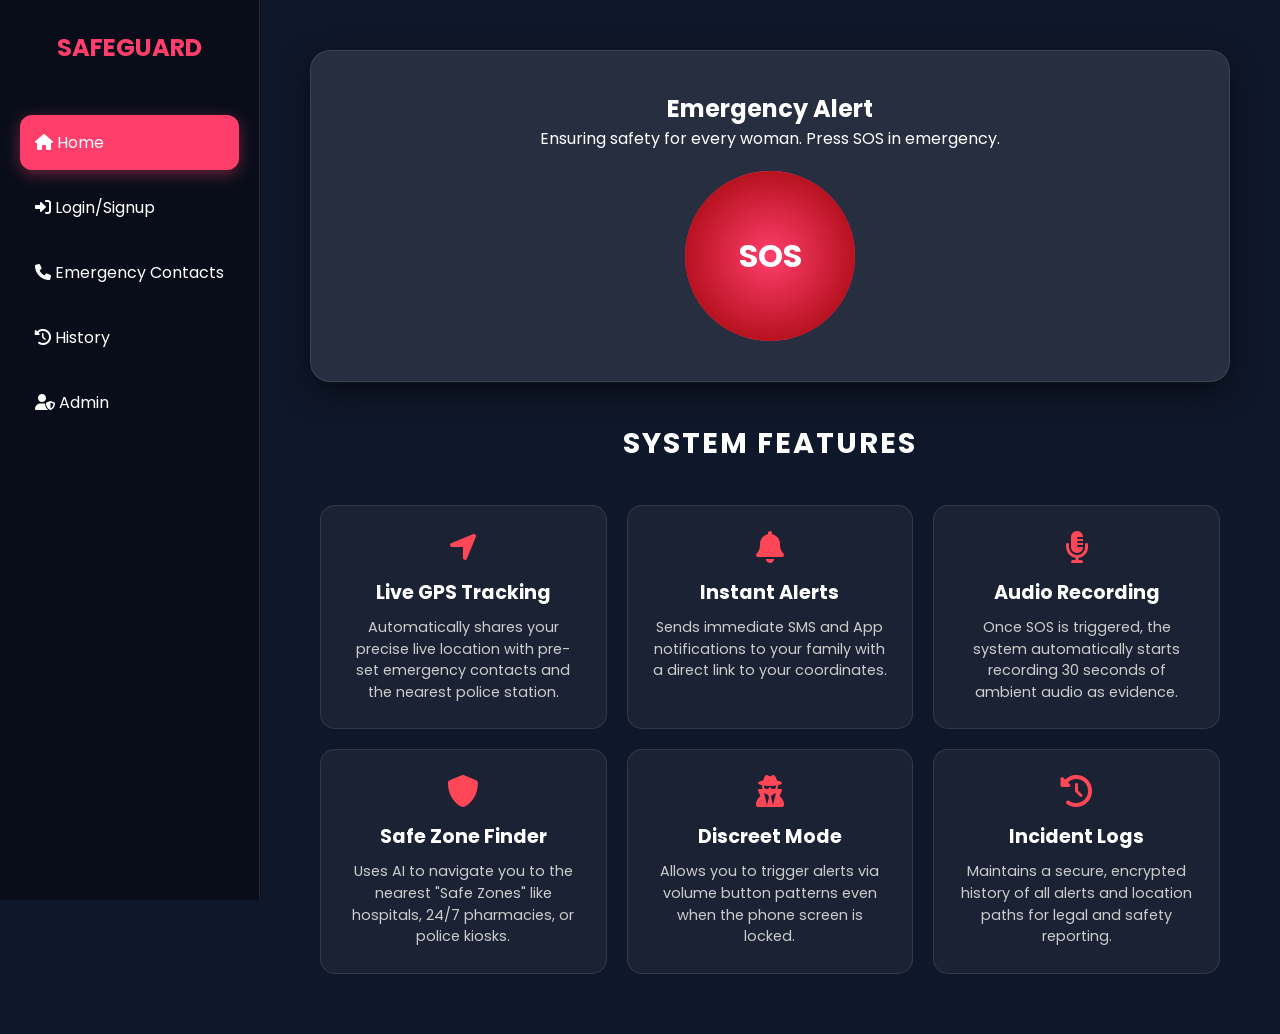
==== index.html @ a35403c8 "Initial commit" ====
<!DOCTYPE html>
<html lang="en">
<head>
    <meta charset="UTF-8">
    <title>SafeGuarda | Emergency Alert System</title>
    <link rel="stylesheet" href="style.css">
    <link rel="stylesheet" href="https://cdnjs.cloudflare.com/ajax/libs/font-awesome/6.0.0/css/all.min.css">
</head>
<body>

    <nav class="sidebar">
        <h2>SAFEGUARD</h2>
        <ul>
            <li class="nav-item active" onclick="showPage('home')"><i class="fas fa-home"></i> Home</li>
            <li class="nav-item" onclick="showPage('login')"><i class="fas fa-sign-in-alt"></i> Login/Signup</li>
            <li class="nav-item" onclick="showPage('contacts')"><i class="fas fa-phone"></i> Emergency Contacts</li>
            <li class="nav-item" onclick="showPage('history')"><i class="fas fa-history"></i> History</li>
            <li class="nav-item" onclick="showPage('admin')"><i class="fas fa-user-shield"></i> Admin</li>
        </ul>
        
    </nav>

    <main class="content">
        <!-- Home -->
        <section id="home" class="page active">
            <div class="glass-card text-center">
                <h1>Emergency Alert</h1>
                <p>Ensuring safety for every woman. Press SOS in emergency.</p>
                
                <div class="sos-wrapper">
                    <button class="sos-btn" onclick="handleSOS()">SOS</button>
                    <div class="pulse-effect"></div>
                </div>
            </div>
        </section>

        <!-- Auth -->
        <section id="login" class="page">
            <div class="glass-card narrow">
                <div id="login-form">
                    <h2>Login</h2>
                    <input type="text" id="l-user" placeholder="Username">
                    <input type="password" id="l-pass" placeholder="Password">
                    <button class="btn-main" onclick="login()">Login</button>
                    <p class="toggle-p">new user? <span onclick="toggleAuth(true)">signup option</span></p>
                </div>
                <div id="signup-form" style="display:none">
                    <h2>Signup</h2>
                    <input type="text" id="s-user" placeholder="Username">
                    <input type="password" id="s-pass" placeholder="Password">
                    <input type="number" id="s-pin" placeholder="Pincode">
                    <input type="number" id="s-age" placeholder="Age">
                    <button class="btn-main" onclick="signup()">Signup</button>
                    <p id="signup-msg" class="success-text"></p>
                    <p class="toggle-p">Already a user? <span onclick="toggleAuth(false)">Login here</span></p>
                </div>
            </div>
        </section>

        <!-- Contacts -->
        <section id="contacts" class="page">
            <div class="glass-card">
                <h2>Emergency Contacts</h2>
                <div class="input-row">
                    <input type="text" id="c-name" placeholder="Name">
                    <input type="text" id="c-phone" placeholder="Phone">
                    <button class="btn-main" style="width:100px; margin:0" onclick="addContact()">Add</button>
                </div>
                <table class="table">
                    <thead><tr><th>Name</th><th>Phone Number</th><th>Action</th></tr></thead>
                    <tbody id="contact-list"></tbody>
                </table>
            </div>
        </section>

        <!-- History -->
        <section id="history" class="page">
            <div class="glass-card">
                <h2>Alert Logs</h2>
                <table class="table">
                    <thead><tr><th>Timestamp</th><th>Status</th><th>Map View</th></tr></thead>
                    <tbody id="history-list"></tbody>
                </table>
            </div>
        </section>

<!-- Project Features Section -->
        <div class="features-container">
            <h2 class="section-title">System Features</h2>
            <div class="features-grid">
                
                <div class="feature-card">
                    <i class="fas fa-location-arrow"></i>
                    <h3>Live GPS Tracking</h3>
                    <p>Automatically shares your precise live location with pre-set emergency contacts and the nearest police station.</p>
                </div>

                <div class="feature-card">
                    <i class="fas fa-bell"></i>
                    <h3>Instant Alerts</h3>
                    <p>Sends immediate SMS and App notifications to your family with a direct link to your coordinates.</p>
                </div>

                <div class="feature-card">
                    <i class="fas fa-microphone-alt"></i>
                    <h3>Audio Recording</h3>
                    <p>Once SOS is triggered, the system automatically starts recording 30 seconds of ambient audio as evidence.</p>
                </div>

                <div class="feature-card">
                    <i class="fas fa-shield-alt"></i>
                    <h3>Safe Zone Finder</h3>
                    <p>Uses AI to navigate you to the nearest "Safe Zones" like hospitals, 24/7 pharmacies, or police kiosks.</p>
                </div>

                <div class="feature-card">
                    <i class="fas fa-user-secret"></i>
                    <h3>Discreet Mode</h3>
                    <p>Allows you to trigger alerts via volume button patterns even when the phone screen is locked.</p>
                </div>

                <div class="feature-card">
                    <i class="fas fa-history"></i>
                    <h3>Incident Logs</h3>
                    <p>Maintains a secure, encrypted history of all alerts and location paths for legal and safety reporting.</p>
                </div>

            </div>
        </div>




        <!-- Admin -->
       <section id="admin" class="page">
            <div class="glass-card">
                <h2>Admin Personnel Dashboard</h2>
                <div class="admin-grid">
                    <div class="admin-box"><h4>Jallela.Nandini mayuri</h4><p>n220011@rguktn.ac.in</p></div>
                    <div class="admin-box"><h4>Annamnedi.Lakshmi durga</h4><p>n221017@rguktn.ac.in</p></div>
                    <div class="admin-box"><h4>Mundlamuri.Jesmitha</h4><p>n221021@rguktn.ac.in</p></div>
                    <div class="admin-box"><h4>Kunam.Amani</h4><p>n221013@rguktn.ac.in</p></div>
                </div>
            </div>
       </section>
    </main>

    <audio id="sos-sound" src="https://www.soundjay.com/buttons/beep-01a.mp3"></audio>
    <script src="script.js"></script>
</body>
</html>
---- style.css ----
@import url('https://fonts.googleapis.com/css2?family=Poppins:wght@300;400;600&display=swap');

:root {
    --primary: #ff3e6c;
    --dark: #0f172a;
    --glass: rgba(255, 255, 255, 0.1);
}

* { margin: 0; padding: 0; box-sizing: border-box; font-family: 'Poppins', sans-serif; }
body { background: #0f172a; color: white; display: flex; }

/* Sidebar */
.sidebar {
    width: 260px; height: 100vh; background: rgba(0,0,0,0.4); border-right: 1px solid rgba(255,255,255,0.1);
    padding: 30px 20px; position: fixed; display: flex; flex-direction: column;
}
.sidebar h2 { color: var(--primary); text-align: center; margin-bottom: 40px; }

.nav-item {
    list-style: none; padding: 15px; margin: 10px 0; border-radius: 12px; cursor: pointer; transition: 0.3s;
}
.nav-item:hover { background: var(--primary); transform: translateX(10px); }
.nav-item.active { background: var(--primary); box-shadow: 0 4px 15px rgba(255, 62, 108, 0.4); }

/* Content */
.content { margin-left: 260px; width: calc(100% - 260px); padding: 50px; }
.page { display: none; animation: fadeIn 0.4s ease forwards; }
.page.active { display: block; }

@keyframes fadeIn { from { opacity: 0; transform: translateY(20px); } to { opacity: 1; transform: translateY(0); } }

/* UI Elements */
.glass-card { background: var(--glass); backdrop-filter: blur(10px); border: 1px solid rgba(255,255,255,0.1); padding: 40px; border-radius: 20px; box-shadow: 0 10px 30px rgba(0,0,0,0.5); }
.text-center { text-align: center; }
.narrow { max-width: 500px; margin: 0 auto; }
.main-img { width: 100%; border-radius: 15px; margin-bottom: 20px; }

/* SOS Button */
.sos-wrapper { position: relative; display: inline-block; margin-top: 20px; }
.sos-btn {
    width: 170px; height: 170px; border-radius: 50%; border: none; background: radial-gradient(var(--primary), #990000); color: white;
    font-size: 2rem; font-weight: bold; cursor: pointer; position: relative; z-index: 5;
}
.sos-btn:active { transform: scale(0.9); }
.pulse-effect { position: absolute; top: 0; left: 0; width: 170px; height: 170px; border: 3px solid var(--primary); border-radius: 50%; animation: pulse 1.5s infinite; }
@keyframes pulse { 0% { transform: scale(1); opacity: 1; } 100% { transform: scale(1.6); opacity: 0; } }

/* Inputs & Table */
input { width: 100%; padding: 12px; margin: 10px 0; background: rgba(255,255,255,0.05); border: 1px solid rgba(255,255,255,0.2); border-radius: 10px; color: white; outline: none; }
.btn-main { width: 100%; padding: 12px; background: var(--primary); border: none; border-radius: 10px; color: white; font-weight: bold; cursor: pointer; transition: 0.3s; }
.table { width: 100%; margin-top: 30px; border-collapse: collapse; }
th, td { padding: 15px; border-bottom: 1px solid rgba(255,255,255,0.1); text-align: left; }

.admin-grid { display: grid; grid-template-columns: 1fr 1fr; gap: 20px; margin-top: 20px; }
.admin-box { background: rgba(255,255,255,0.05); padding: 15px; border-radius: 10px; border-left: 4px solid var(--primary); }
.toggle-p { margin-top: 15px; font-size: 0.9rem; }
.toggle-p span { color: var(--primary); cursor: pointer; text-decoration: underline; }
.success-text { color: #00ff88; margin-top: 10px; font-weight: bold; }
/* Hero & SOS Spacing */
.hero-section {
    padding-bottom: 50px;
    border-bottom: 1px solid rgba(255, 255, 255, 0.1);
}

.emergency-hint {
    font-size: 0.9rem;
    color: #ff4757;
    margin-top: 15px;
    font-weight: bold;
}

/* Features Section Styling */
.features-container {
    margin-top: 40px;
    text-align: left;
}

.section-title {
    text-align: center;
    margin-bottom: 30px;
    font-size: 1.8rem;
    color: #fff;
    text-transform: uppercase;
    letter-spacing: 2px;
}

.features-grid {
    display: grid;
    grid-template-columns: repeat(auto-fit, minmax(250px, 1fr));
    gap: 20px;
    padding: 10px;
}

.feature-card {
    background: rgba(255, 255, 255, 0.05);
    border: 1px solid rgba(255, 255, 255, 0.1);
    border-radius: 15px;
    padding: 25px;
    transition: all 0.3s ease;
    text-align: center;
}

.feature-card:hover {
    background: rgba(255, 255, 255, 0.1);
    transform: translateY(-5px);
    border-color: #ff4757;
}

.feature-card i {
    font-size: 2rem;
    color: #ff4757;
    margin-bottom: 15px;
}

.feature-card h3 {
    font-size: 1.2rem;
    margin-bottom: 10px;
    color: #fff;
}

.feature-card p {
    font-size: 0.9rem;
    line-height: 1.5;
    color: #ccc;
    margin: 0;
}

/* Responsive adjustment */
@media (max-width: 768px) {
    .features-grid {
        grid-template-columns: 1fr;
    }

.logout-item {
    color: #ff4757 !important; /* Red color for alert */
    margin-top: 20px;
    border-top: 1px solid rgba(255,255,255,0.1);
}

.logout-item:hover {
    background: rgba(255, 71, 87, 0.1) !important;
}







}
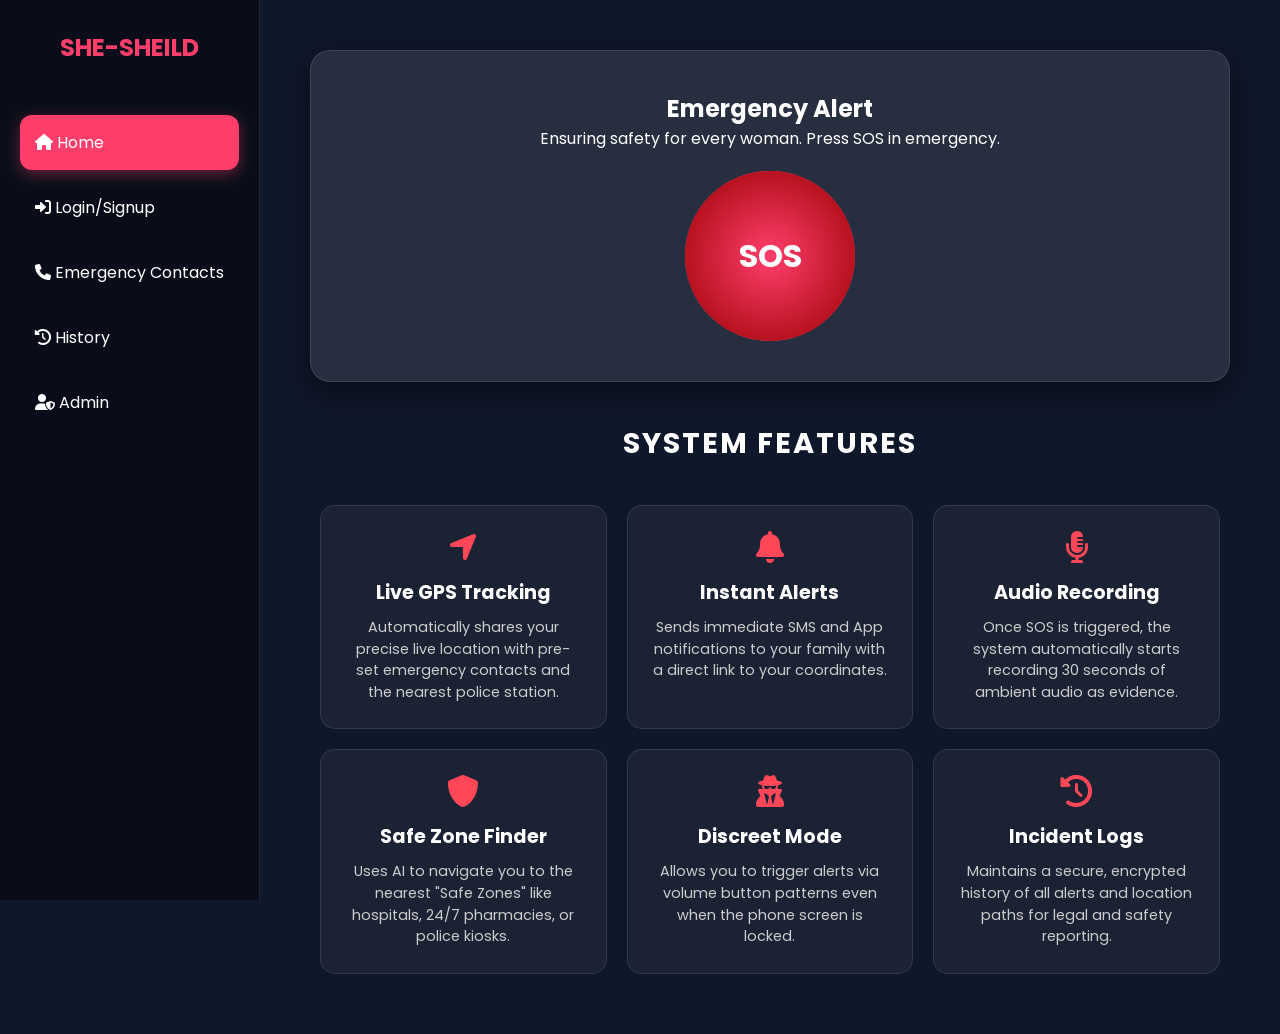
==== commit 5118e924: "Change project title and add features section Updated project title and added new features section w" ====
--- a/index.html
+++ b/index.html
@@ -9,7 +9,7 @@
 <body>
 
     <nav class="sidebar">
-        <h2>SAFEGUARD</h2>
+        <h2>SHE-SHEILD</h2>
         <ul>
             <li class="nav-item active" onclick="showPage('home')"><i class="fas fa-home"></i> Home</li>
             <li class="nav-item" onclick="showPage('login')"><i class="fas fa-sign-in-alt"></i> Login/Signup</li>
@@ -32,7 +32,52 @@
                     <div class="pulse-effect"></div>
                 </div>
             </div>
+
+            <!-- Project Features Section -->
+            <div class="features-container">
+                <h2 class="section-title">System Features</h2>
+                <div class="features-grid">
+                    
+                    <div class="feature-card">
+                        <i class="fas fa-location-arrow"></i>
+                        <h3>Live GPS Tracking</h3>
+                        <p>Automatically shares your precise live location with pre-set emergency contacts and the nearest police station.</p>
+                    </div>
+
+                    <div class="feature-card">
+                        <i class="fas fa-bell"></i>
+                        <h3>Instant Alerts</h3>
+                        <p>Sends immediate SMS and App notifications to your family with a direct link to your coordinates.</p>
+                    </div>
+
+                    <div class="feature-card">
+                        <i class="fas fa-microphone-alt"></i>
+                        <h3>Audio Recording</h3>
+                        <p>Once SOS is triggered, the system automatically starts recording 30 seconds of ambient audio as evidence.</p>
+                    </div>
+
+                    <div class="feature-card">
+                        <i class="fas fa-shield-alt"></i>
+                        <h3>Safe Zone Finder</h3>
+                        <p>Uses AI to navigate you to the nearest "Safe Zones" like hospitals, 24/7 pharmacies, or police kiosks.</p>
+                    </div>
+
+                    <div class="feature-card">
+                        <i class="fas fa-user-secret"></i>
+                        <h3>Discreet Mode</h3>
+                        <p>Allows you to trigger alerts via volume button patterns even when the phone screen is locked.</p>
+                    </div>
+
+                    <div class="feature-card">
+                        <i class="fas fa-history"></i>
+                        <h3>Incident Logs</h3>
+                        <p>Maintains a secure, encrypted history of all alerts and location paths for legal and safety reporting.</p>
+                    </div>
+
+                </div>
+            </div>
         </section>
+
 
         <!-- Auth -->
         <section id="login" class="page">
@@ -84,52 +129,6 @@
             </div>
         </section>
 
-<!-- Project Features Section -->
-        <div class="features-container">
-            <h2 class="section-title">System Features</h2>
-            <div class="features-grid">
-                
-                <div class="feature-card">
-                    <i class="fas fa-location-arrow"></i>
-                    <h3>Live GPS Tracking</h3>
-                    <p>Automatically shares your precise live location with pre-set emergency contacts and the nearest police station.</p>
-                </div>
-
-                <div class="feature-card">
-                    <i class="fas fa-bell"></i>
-                    <h3>Instant Alerts</h3>
-                    <p>Sends immediate SMS and App notifications to your family with a direct link to your coordinates.</p>
-                </div>
-
-                <div class="feature-card">
-                    <i class="fas fa-microphone-alt"></i>
-                    <h3>Audio Recording</h3>
-                    <p>Once SOS is triggered, the system automatically starts recording 30 seconds of ambient audio as evidence.</p>
-                </div>
-
-                <div class="feature-card">
-                    <i class="fas fa-shield-alt"></i>
-                    <h3>Safe Zone Finder</h3>
-                    <p>Uses AI to navigate you to the nearest "Safe Zones" like hospitals, 24/7 pharmacies, or police kiosks.</p>
-                </div>
-
-                <div class="feature-card">
-                    <i class="fas fa-user-secret"></i>
-                    <h3>Discreet Mode</h3>
-                    <p>Allows you to trigger alerts via volume button patterns even when the phone screen is locked.</p>
-                </div>
-
-                <div class="feature-card">
-                    <i class="fas fa-history"></i>
-                    <h3>Incident Logs</h3>
-                    <p>Maintains a secure, encrypted history of all alerts and location paths for legal and safety reporting.</p>
-                </div>
-
-            </div>
-        </div>
-
-
-
 
         <!-- Admin -->
        <section id="admin" class="page">
@@ -148,4 +147,4 @@
     <audio id="sos-sound" src="https://www.soundjay.com/buttons/beep-01a.mp3"></audio>
     <script src="script.js"></script>
 </body>
-</html>+</html>
